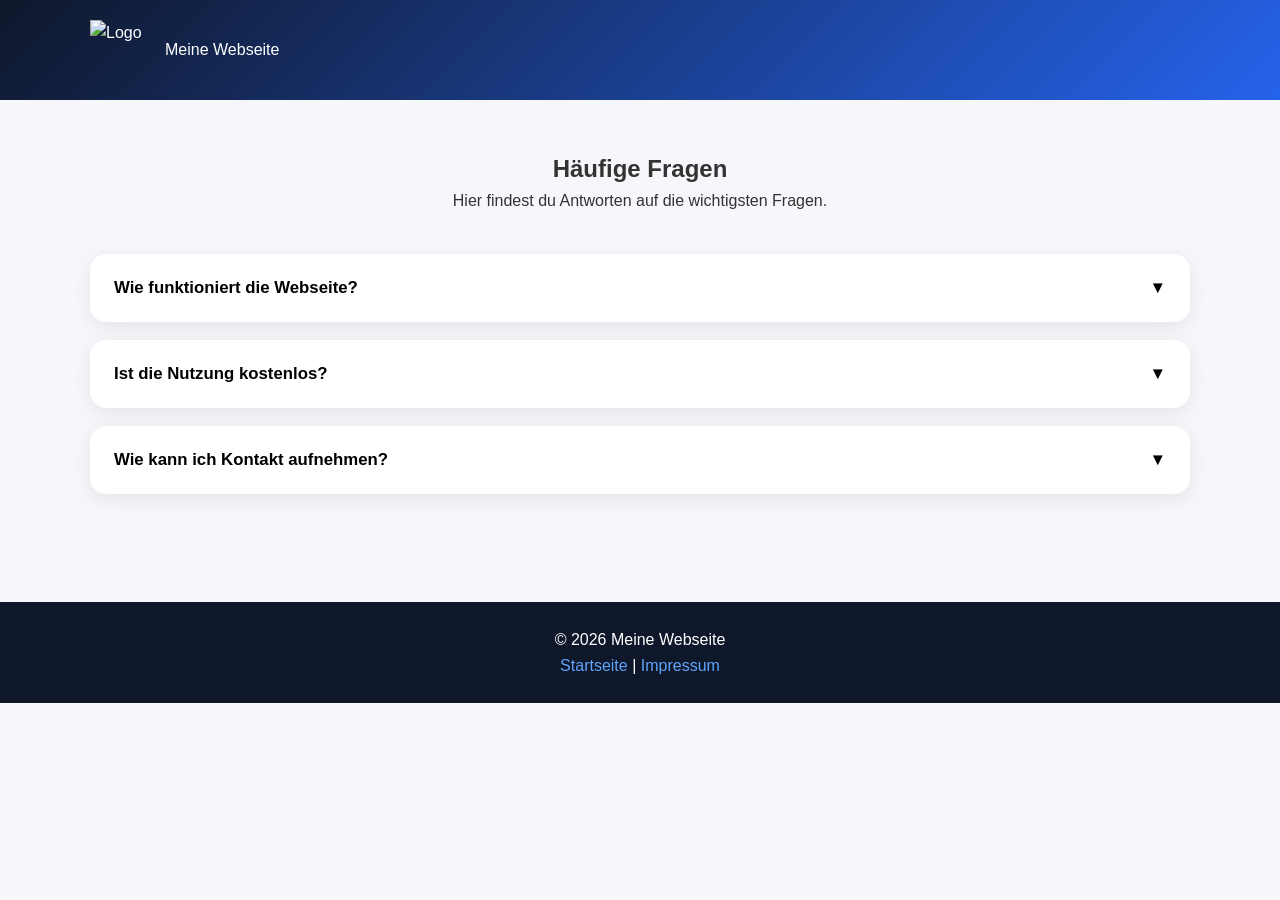
==== faq.html @ 8e98c022 "Add FAQ page with interactive questions" ====
<!DOCTYPE html><html lang="de">
<head>
<meta charset="UTF-8">
<meta name="viewport" content="width=device-width, initial-scale=1.0">
<title>FAQ – Meine Webseite</title><link rel="stylesheet" href="css/style.css"><style>

/* FAQ Erweiterungen */

.faq-wrapper{
    padding: 50px 0;
}

.faq-title{
    text-align:center;
    margin-bottom:40px;
}

.faq-item{
    background:white;
    border-radius:16px;
    overflow:hidden;
    margin-bottom:18px;
    box-shadow:0 5px 20px rgba(0,0,0,0.08);
}

.faq-question{
    width:100%;
    background:none;
    border:none;
    padding:24px;
    text-align:left;

    font-size:1.05rem;
    font-weight:600;

    cursor:pointer;

    display:flex;
    justify-content:space-between;
    align-items:center;
}

.faq-question:hover{
    background:#f8fafc;
}

.faq-icon{
    transition:0.3s;
}

.faq-item.active .faq-icon{
    transform:rotate(180deg);
}

.faq-answer{
    max-height:0;

    overflow:hidden;

    transition:
        max-height 0.35s ease,
        padding 0.35s ease;

    padding:0 24px;
}

.faq-item.active .faq-answer{
    max-height:250px;
    padding:0 24px 24px;
}

@media (max-width:768px){

.faq-question{
    padding:18px;
}

}

</style></head><body><header class="header">
<div class="container header-content"><img
src="https://DEINE-LOGO-URL.DE/logo.png"
alt="Logo"
class="logo"

«»

<h1>Meine Webseite</h1></div>
</header><main class="container faq-wrapper"><div class="faq-title">
<h2>Häufige Fragen</h2>
<p>Hier findest du Antworten auf die wichtigsten Fragen.</p>
</div><!-- FAQ MODUL --><div class="faq-item">
<button class="faq-question">Wie funktioniert die Webseite?

<span class="faq-icon">▼</span>

</button><div class="faq-answer">
<p>
Hier erklärst du kurz die Funktion deiner Webseite.
</p>
</div>
</div><!-- FAQ MODUL --><div class="faq-item">
<button class="faq-question">Ist die Nutzung kostenlos?

<span class="faq-icon">▼</span>

</button><div class="faq-answer">
<p>
Ja, die Nutzung ist kostenlos.
</p>
</div>
</div><!-- FAQ MODUL --><div class="faq-item">
<button class="faq-question">Wie kann ich Kontakt aufnehmen?

<span class="faq-icon">▼</span>

</button><div class="faq-answer">
<p>
Nutze das Kontaktformular oder die Angaben im Impressum.
</p>
</div>
</div></main><footer class="footer"><div class="container"><p>&copy; 2026 Meine Webseite</p><a href="index.html">Startseite</a>
|
<a href="impressum.html">Impressum</a>

</div></footer><script>

document
.querySelectorAll(".faq-question")
.forEach(button => {

button.addEventListener("click", () => {

const item =
button.parentElement;

item.classList.toggle("active");

});

});

</script></body>
</html>
---- css/style.css ----
* {
  margin: 0;
  padding: 0;
  box-sizing: border-box;
  }

body {
font-family: Arial, sans-serif;
background: #f5f7fa;
color: #333;
line-height: 1.6;
}

.container {
width: min(1100px, 90%);
margin: auto;
}

/* Header */
.header {
background: linear-gradient(135deg, #0f172a, #2563eb);
color: white;
padding: 20px 0;
}

.header-content {
display: flex;
align-items: center;
gap: 15px;
}

.logo {
width: 60px;
height: 60px;
object-fit: contain;
}

/* Hero */
.hero {
text-align: center;
padding: 80px 20px;
}

.hero h2 {
font-size: 2.5rem;
margin-bottom: 15px;
}

.hero p {
max-width: 700px;
margin: 0 auto 30px;
}

.btn {
display: inline-block;
background: #2563eb;
color: white;
text-decoration: none;
padding: 14px 28px;
border-radius: 10px;
transition: 0.3s;
font-weight: bold;
}

.btn:hover {
background: #1d4ed8;
transform: translateY(-2px);
}

/* Module */
.module {
background: white;
padding: 30px;
margin-bottom: 25px;
border-radius: 16px;
box-shadow: 0 5px 20px rgba(0,0,0,0.08);
}

.module h3 {
margin-bottom: 10px;
}

/* Footer */
.footer {
background: #0f172a;
color: white;
text-align: center;
padding: 25px;
margin-top: 40px;
}

.footer a {
color: #60a5fa;
text-decoration: none;
}

/* Responsive */
@media (max-width: 768px) {

.header-content {
    flex-direction: column;
    text-align: center;
}

.hero h2 {
    font-size: 2rem;
}

.btn {
    width: 100%;
    max-width: 300px;
}

}
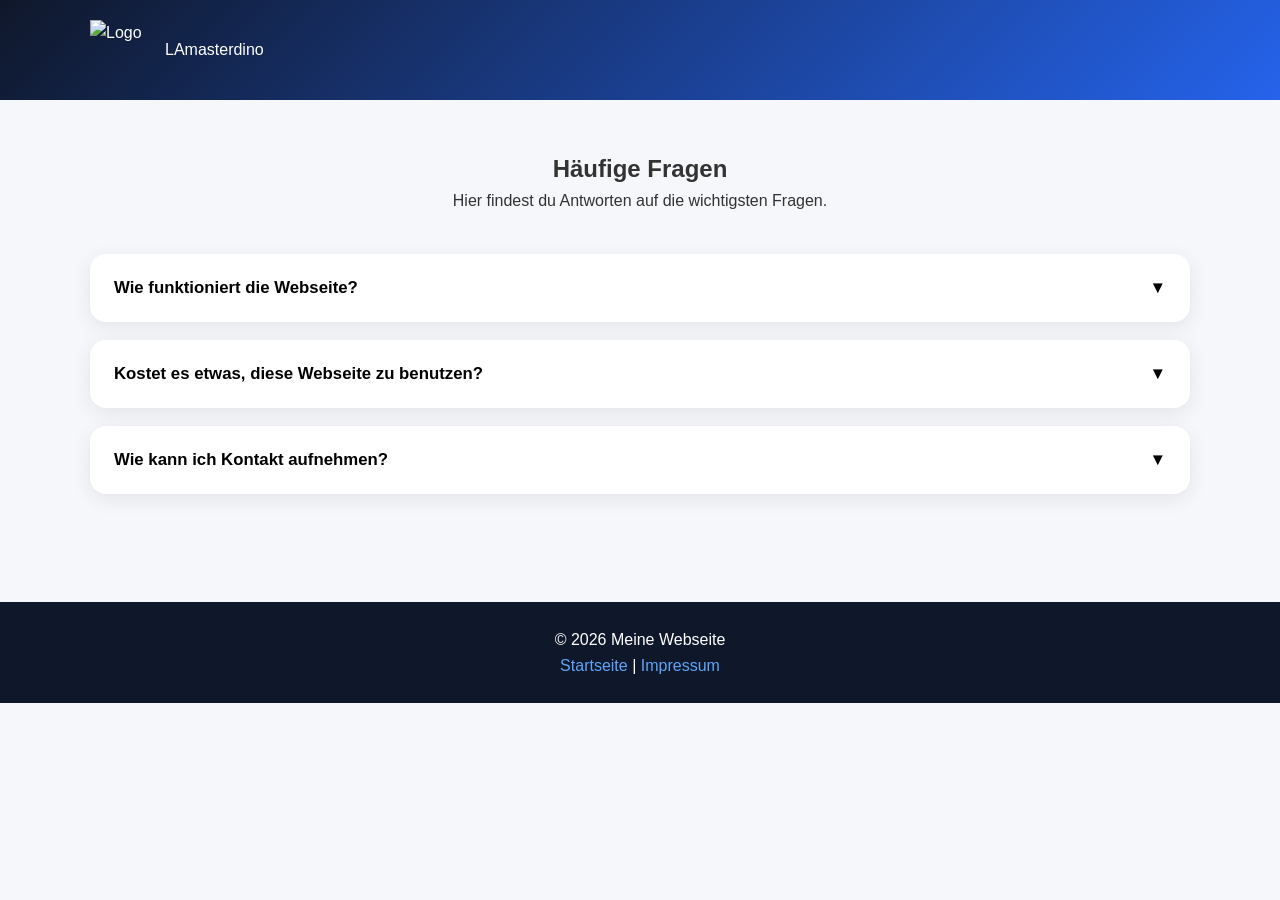
==== commit 86aa6dc8: "Update FAQ section and header title" ====
--- a/faq.html
+++ b/faq.html
@@ -79,13 +79,13 @@
 
 </style></head><body><header class="header">
 <div class="container header-content"><img
-src="https://DEINE-LOGO-URL.DE/logo.png"
+src="https://raw.githubusercontent.com/LAmasterdino/lamasterdino.github.io/refs/heads/main/Logo.png"
 alt="Logo"
 class="logo"
 
 «»
 
-<h1>Meine Webseite</h1></div>
+<h1>LAmasterdino</h1></div>
 </header><main class="container faq-wrapper"><div class="faq-title">
 <h2>Häufige Fragen</h2>
 <p>Hier findest du Antworten auf die wichtigsten Fragen.</p>
@@ -100,13 +100,13 @@
 </p>
 </div>
 </div><!-- FAQ MODUL --><div class="faq-item">
-<button class="faq-question">Ist die Nutzung kostenlos?
+<button class="faq-question">Kostet es etwas, diese Webseite zu benutzen?
 
 <span class="faq-icon">▼</span>
 
 </button><div class="faq-answer">
 <p>
-Ja, die Nutzung ist kostenlos.
+Nein, es kostet dich garnichts, diese Webseite zu Benutzen. Es werden auch keine persönlichem Daten gesammelt (bis auf einen sog. Session Cookie unseres Besucherzählers, Mehr Infos <a href="impressum.html">hier.</a>
 </p>
 </div>
 </div><!-- FAQ MODUL --><div class="faq-item">
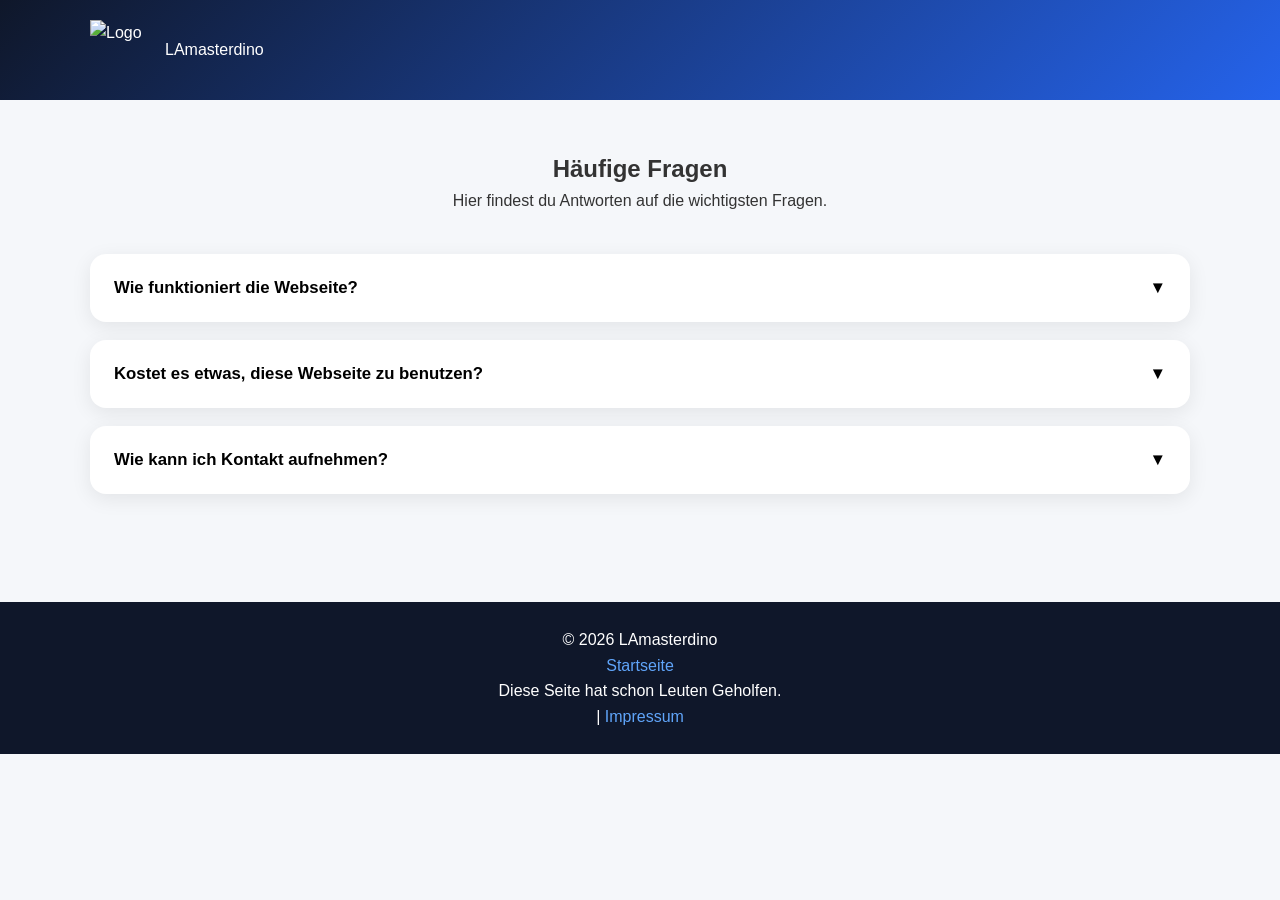
==== commit 4eecdc53: "Update contact information and footer content" ====
--- a/faq.html
+++ b/faq.html
@@ -116,10 +116,11 @@
 
 </button><div class="faq-answer">
 <p>
-Nutze das Kontaktformular oder die Angaben im Impressum.
+Nutze das Kontaktformular am Ende dieser Seite oder die Angaben im Impressum.
 </p>
 </div>
-</div></main><footer class="footer"><div class="container"><p>&copy; 2026 Meine Webseite</p><a href="index.html">Startseite</a>
+</div></main><footer class="footer"><div class="container"><p>&copy; 2026 LAmasterdino</p><a href="index.html">Startseite</a>
+    <p>Diese Seite hat schon <script language="JavaScript" src="https://www.besucherzaehler-kostenlos.de/js/counter.js.php?count=1&id=LJgRF54p3z&start=0&design=1c"></script> Leuten Geholfen.</p>
 |
 <a href="impressum.html">Impressum</a>
 
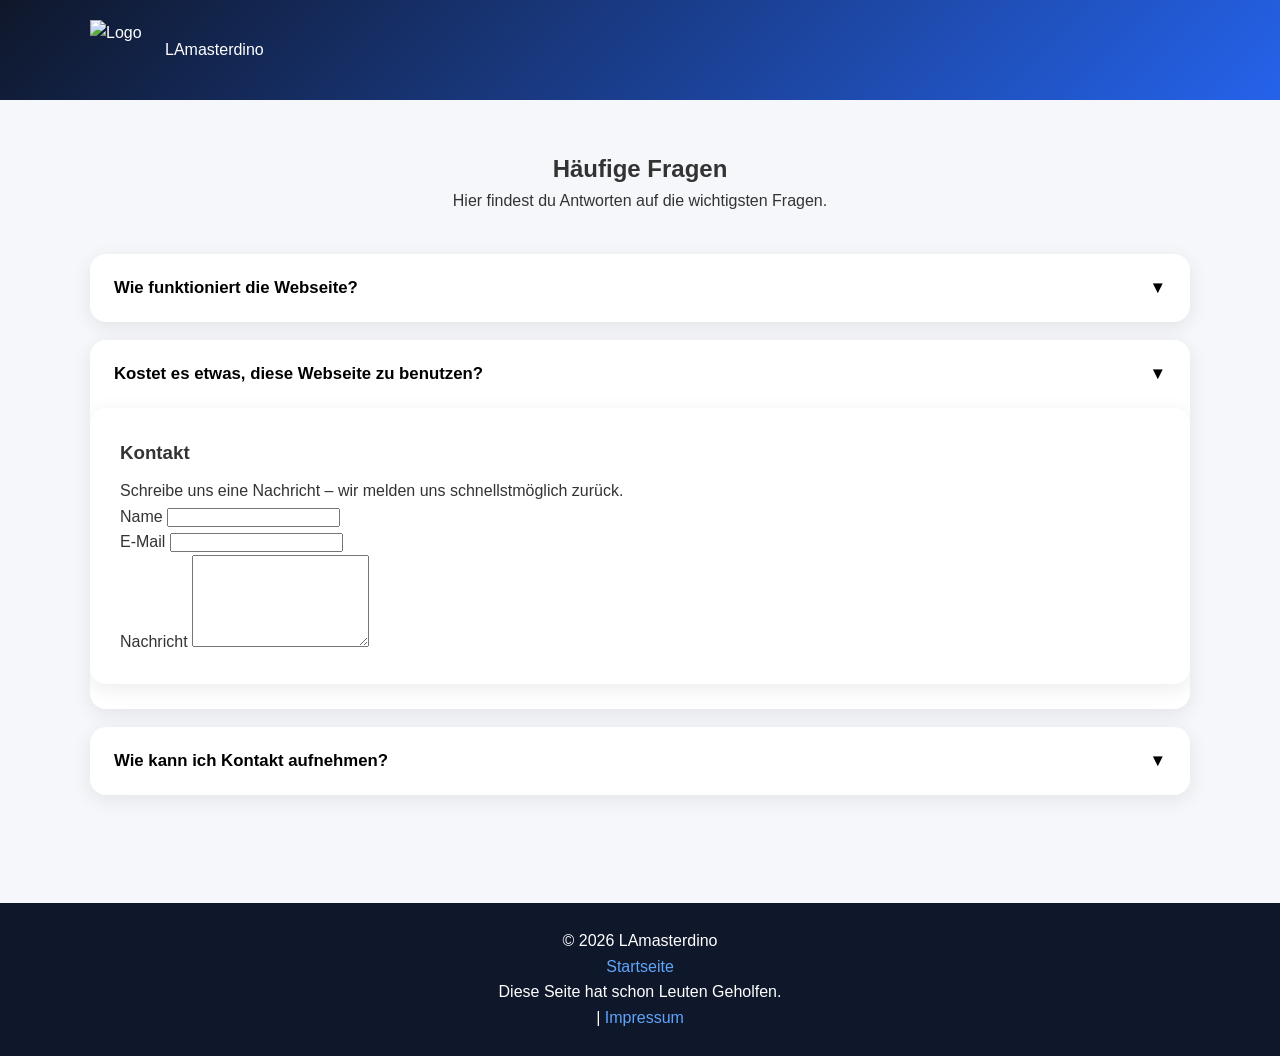
==== commit d5772fb4: "Add contact form section to FAQ page" ====
--- a/faq.html
+++ b/faq.html
@@ -109,6 +109,56 @@
 Nein, es kostet dich garnichts, diese Webseite zu Benutzen. Es werden auch keine persönlichem Daten gesammelt (bis auf einen sog. Session Cookie unseres Besucherzählers, Mehr Infos <a href="impressum.html">hier.</a>
 </p>
 </div>
+    <section class="module"><h3>Kontakt</h3><p>
+Schreibe uns eine Nachricht – wir melden uns schnellstmöglich zurück.
+</p><form
+action="https://formspree.io/f/DEINE_FORM_ID"
+method="POST"
+class="contact-form"
+><div class="form-group"><label for="name">
+Name
+</label><input
+type="text"
+id="name"
+name="name"
+required
+
+«»
+
+</div><div class="form-group"><label for="email">
+E-Mail
+</label><input
+type="email"
+id="email"
+name="email"
+required
+
+«»
+
+</div><div class="form-group"><label for="message">
+Nachricht
+</label><textarea
+id="message"
+name="message"
+rows="6"
+required
+></textarea></div><input
+type="hidden"
+name="_subject"
+value="Neue Nachricht über Webseite"
+
+«»
+
+<button
+type="submit"
+class="btn"
+
+«»
+
+Nachricht senden
+</button>
+
+</form></section>
 </div><!-- FAQ MODUL --><div class="faq-item">
 <button class="faq-question">Wie kann ich Kontakt aufnehmen?
 
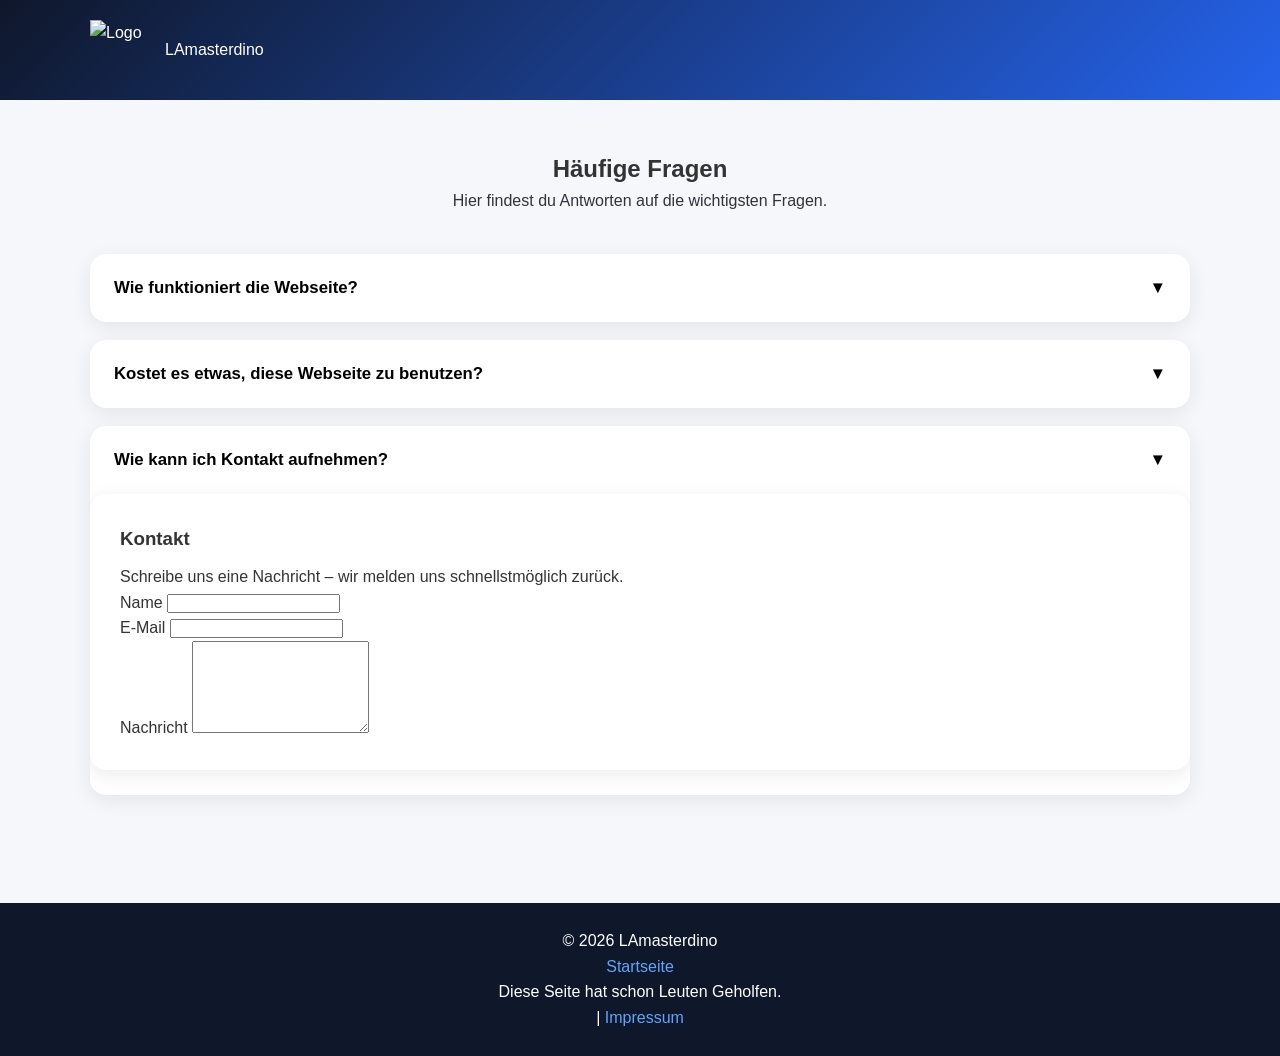
==== commit f16c12de: "Add FAQ section for contact information" ====
--- a/faq.html
+++ b/faq.html
@@ -109,6 +109,17 @@
 Nein, es kostet dich garnichts, diese Webseite zu Benutzen. Es werden auch keine persönlichem Daten gesammelt (bis auf einen sog. Session Cookie unseres Besucherzählers, Mehr Infos <a href="impressum.html">hier.</a>
 </p>
 </div>
+</div><!-- FAQ MODUL --><div class="faq-item">
+<button class="faq-question">Wie kann ich Kontakt aufnehmen?
+
+<span class="faq-icon">▼</span>
+
+</button><div class="faq-answer">
+<p>
+Nutze das Kontaktformular am Ende dieser Seite oder die Angaben im Impressum.
+</p>
+</div>
+
     <section class="module"><h3>Kontakt</h3><p>
 Schreibe uns eine Nachricht – wir melden uns schnellstmöglich zurück.
 </p><form
@@ -159,20 +170,11 @@
 </button>
 
 </form></section>
-</div><!-- FAQ MODUL --><div class="faq-item">
-<button class="faq-question">Wie kann ich Kontakt aufnehmen?
-
-<span class="faq-icon">▼</span>
-
-</button><div class="faq-answer">
-<p>
-Nutze das Kontaktformular am Ende dieser Seite oder die Angaben im Impressum.
-</p>
-</div>
+    
 </div></main><footer class="footer"><div class="container"><p>&copy; 2026 LAmasterdino</p><a href="index.html">Startseite</a>
     <p>Diese Seite hat schon <script language="JavaScript" src="https://www.besucherzaehler-kostenlos.de/js/counter.js.php?count=1&id=LJgRF54p3z&start=0&design=1c"></script> Leuten Geholfen.</p>
 |
-<a href="impressum.html">Impressum</a>
+<a href="Impressum.html">Impressum</a>
 
 </div></footer><script>
 
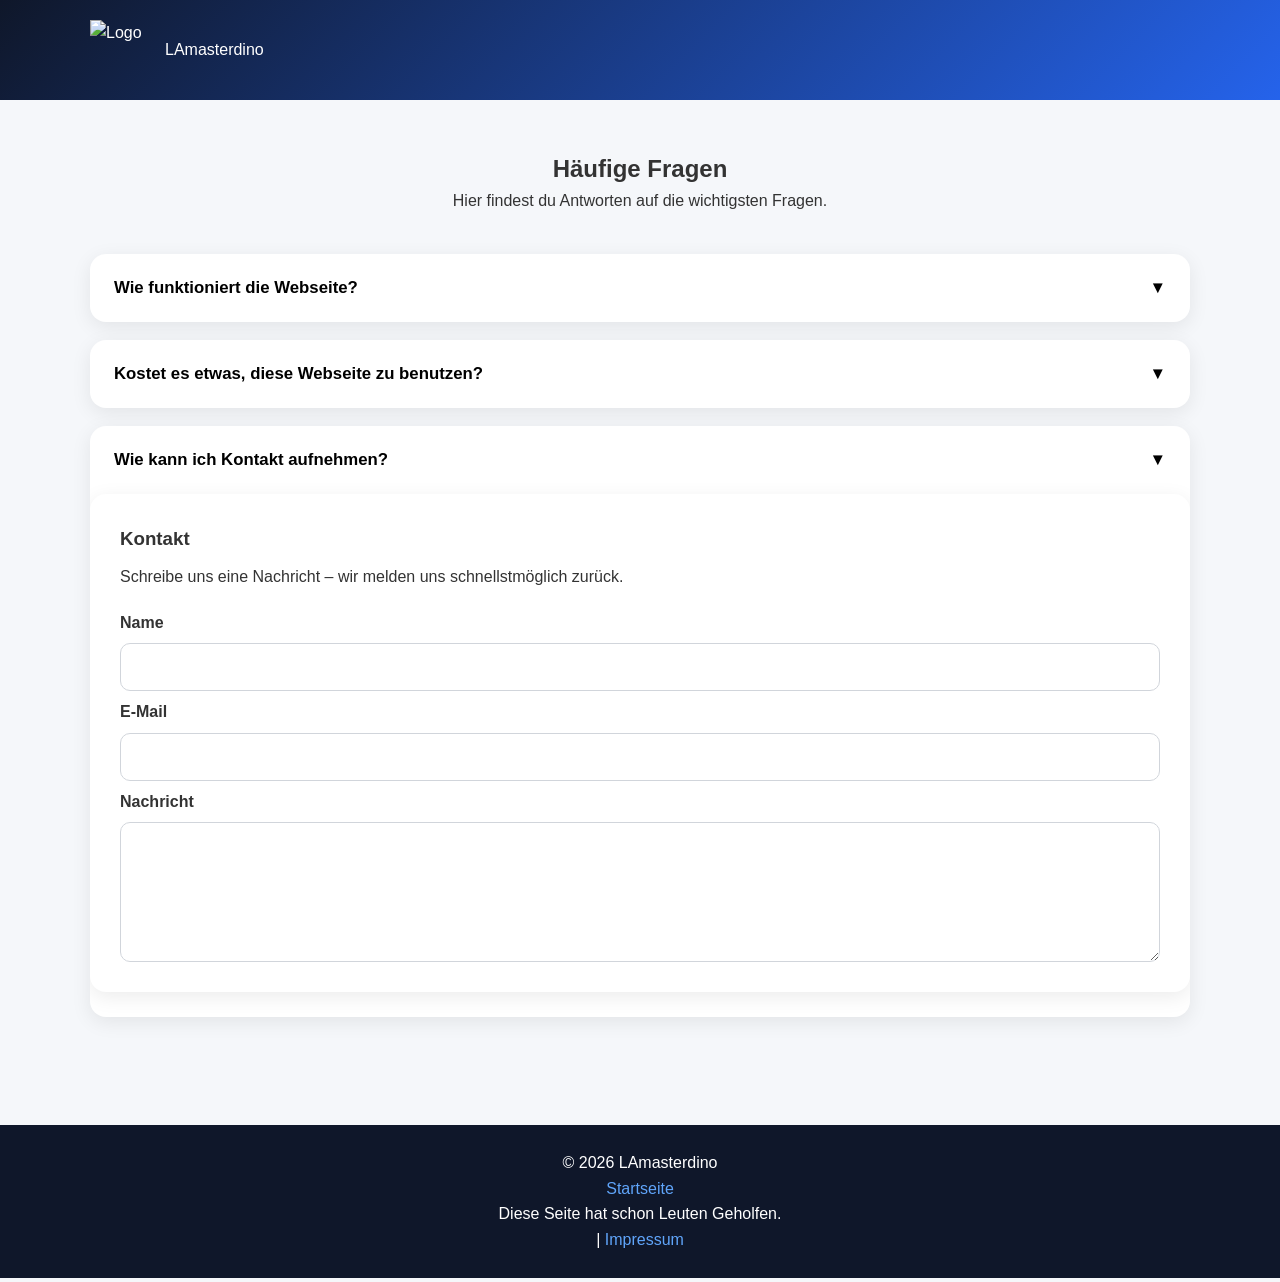
==== commit 39be85a1: "Fix link case for Impressum page in faq.html" ====
--- a/faq.html
+++ b/faq.html
@@ -123,7 +123,7 @@
     <section class="module"><h3>Kontakt</h3><p>
 Schreibe uns eine Nachricht – wir melden uns schnellstmöglich zurück.
 </p><form
-action="https://formspree.io/f/DEINE_FORM_ID"
+action="https://formspree.io/f/xzdqqgdw"
 method="POST"
 class="contact-form"
 ><div class="form-group"><label for="name">
@@ -174,7 +174,7 @@
 </div></main><footer class="footer"><div class="container"><p>&copy; 2026 LAmasterdino</p><a href="index.html">Startseite</a>
     <p>Diese Seite hat schon <script language="JavaScript" src="https://www.besucherzaehler-kostenlos.de/js/counter.js.php?count=1&id=LJgRF54p3z&start=0&design=1c"></script> Leuten Geholfen.</p>
 |
-<a href="Impressum.html">Impressum</a>
+<a href="impressum.html">Impressum</a>
 
 </div></footer><script>
 
--- a/css/style.css
+++ b/css/style.css
@@ -112,3 +112,71 @@
 }
 
 }
+
+/* Kontaktformular */
+
+.contact-form{
+display:flex;
+flex-direction:column;
+gap:18px;
+margin-top:20px;
+}
+
+.form-group{
+display:flex;
+flex-direction:column;
+gap:8px;
+}
+
+.form-group label{
+font-weight:600;
+}
+
+.form-group input,
+.form-group textarea{
+
+width:100%;
+
+padding:14px;
+
+border:1px solid #d1d5db;
+
+border-radius:10px;
+
+font-size:1rem;
+
+transition:0.25s;
+
+background:white;
+
+}
+
+.form-group input:focus,
+.form-group textarea:focus{
+
+outline:none;
+
+border-color:#2563eb;
+
+box-shadow:
+0 0 0 4px
+rgba(37,99,235,.15);
+
+}
+
+textarea{
+resize:vertical;
+min-height:140px;
+}
+
+.contact-form .btn{
+align-self:flex-start;
+}
+
+@media (max-width:768px){
+
+.contact-form .btn{
+width:100%;
+}
+
+}
